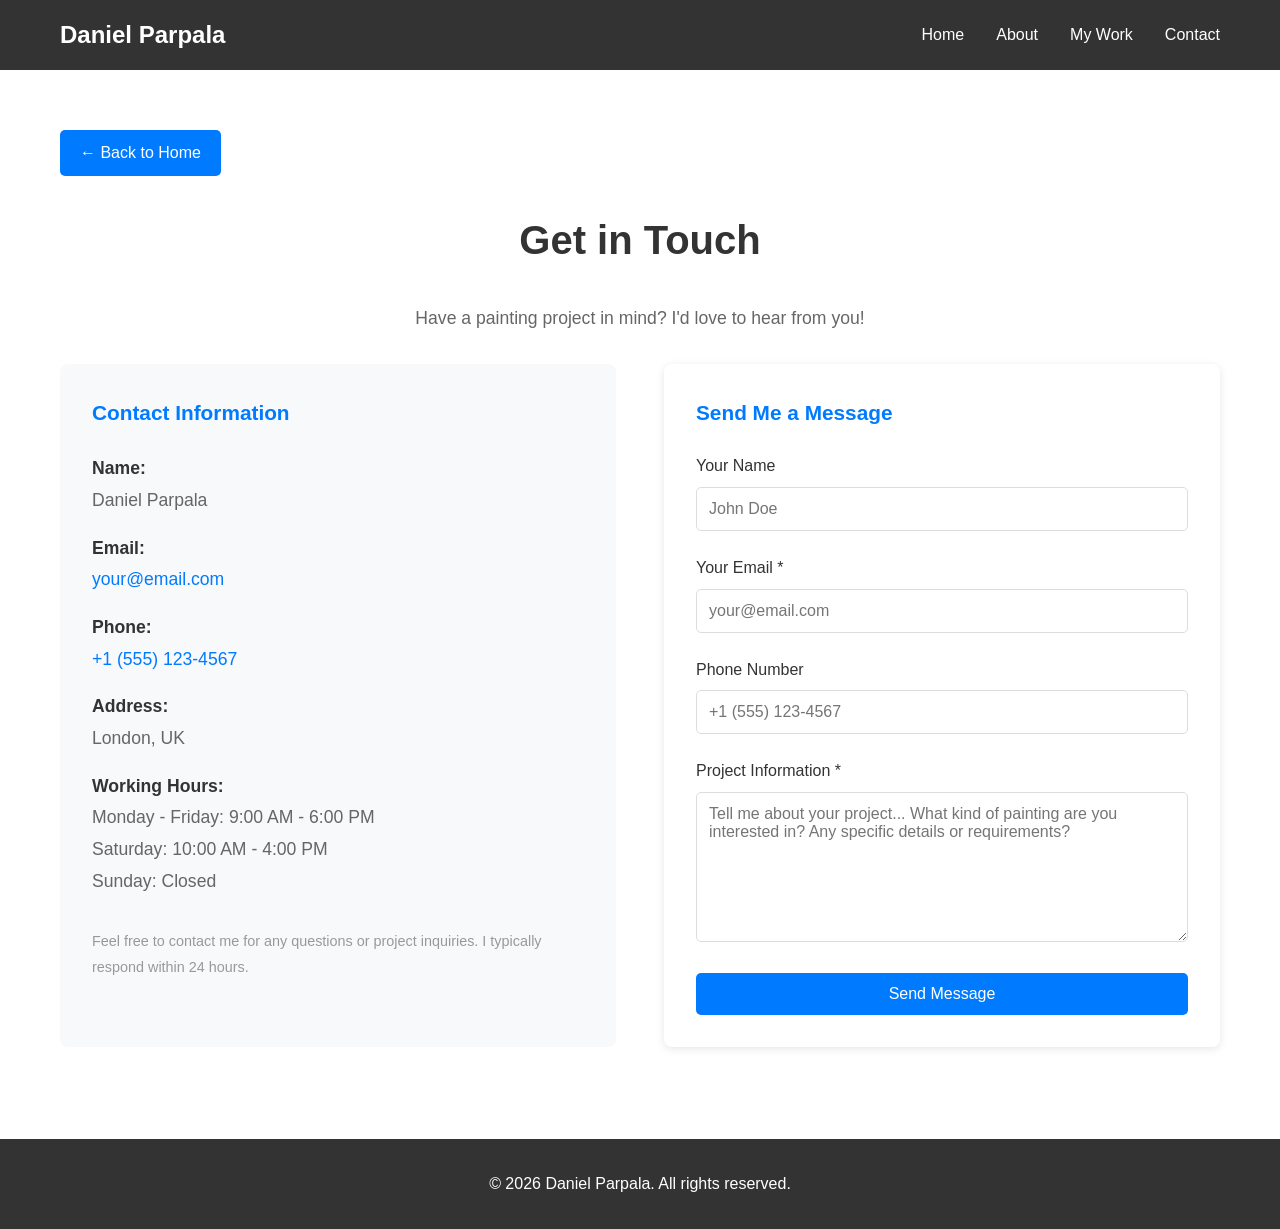
==== contact.html @ 94477e17 "Add website files" ====
<!DOCTYPE html>
<html lang="en">
<head>
    <meta charset="UTF-8">
    <meta name="viewport" content="width=device-width, initial-scale=1.0">
    <title>Contact - Daniel Parpala</title>
    <link rel="stylesheet" href="css/styles.css">
    <style>
        .contact-container {
            display: grid;
            grid-template-columns: 1fr 1fr;
            gap: 3rem;
            margin-top: 2rem;
        }

        .contact-info {
            background-color: #f8f9fa;
            padding: 2rem;
            border-radius: 8px;
        }

        .contact-info h3 {
            color: #007bff;
            margin-bottom: 1.5rem;
            font-size: 1.3rem;
        }

        .contact-info p {
            margin-bottom: 1rem;
            color: #666;
            line-height: 1.8;
        }

        .contact-info strong {
            color: #333;
        }

        .contact-form {
            background-color: #fff;
            padding: 2rem;
            border-radius: 8px;
            box-shadow: 0 2px 8px rgba(0, 0, 0, 0.1);
        }

        .contact-form h3 {
            color: #007bff;
            margin-bottom: 1.5rem;
            font-size: 1.3rem;
        }

        .form-group {
            margin-bottom: 1.5rem;
        }

        .form-group label {
            display: block;
            margin-bottom: 0.5rem;
            color: #333;
            font-weight: 500;
        }

        .form-group input,
        .form-group textarea {
            width: 100%;
            padding: 0.75rem;
            border: 1px solid #ddd;
            border-radius: 5px;
            font-family: Arial, sans-serif;
            font-size: 1rem;
            transition: border-color 0.3s;
        }

        .form-group input:focus,
        .form-group textarea:focus {
            outline: none;
            border-color: #007bff;
            box-shadow: 0 0 5px rgba(0, 123, 255, 0.3);
        }

        .form-group textarea {
            resize: vertical;
            min-height: 150px;
        }

        .submit-btn {
            background-color: #007bff;
            color: white;
            padding: 12px 30px;
            border: none;
            border-radius: 5px;
            font-size: 1rem;
            cursor: pointer;
            transition: background-color 0.3s;
            width: 100%;
        }

        .submit-btn:hover {
            background-color: #0056b3;
        }

        .back-button {
            display: inline-block;
            margin-bottom: 2rem;
            padding: 10px 20px;
            background-color: #007bff;
            color: white;
            text-decoration: none;
            border-radius: 5px;
            transition: background-color 0.3s;
        }

        .back-button:hover {
            background-color: #0056b3;
        }

        @media (max-width: 768px) {
            .contact-container {
                grid-template-columns: 1fr;
                gap: 2rem;
            }
        }
    </style>
</head>
<body>
    <!-- Navigation -->
    <nav class="navbar">
        <div class="container">
            <h1 class="logo">Daniel Parpala</h1>
            <ul class="nav-links">
                <li><a href="index.html#home">Home</a></li>
                <li><a href="index.html#about">About</a></li>
                <li><a href="gallery.html">My Work</a></li>
                <li><a href="contact.html">Contact</a></li>
            </ul>
        </div>
    </nav>

    <!-- Contact Section -->
    <section class="section">
        <div class="container">
            <a href="index.html#contact" class="back-button">← Back to Home</a>
            
            <h2>Get in Touch</h2>
            <p style="text-align: center; color: #666; margin-bottom: 2rem;">Have a painting project in mind? I'd love to hear from you!</p>

            <div class="contact-container">
                <!-- Contact Information -->
                <div class="contact-info">
                    <h3>Contact Information</h3>
                    
                    <p>
                        <strong>Name:</strong><br>
                        Daniel Parpala
                    </p>

                    <p>
                        <strong>Email:</strong><br>
                        <a href="mailto:your@email.com" style="color: #007bff; text-decoration: none;">your@email.com</a>
                    </p>

                    <p>
                        <strong>Phone:</strong><br>
                        <a href="tel:+1555123456" style="color: #007bff; text-decoration: none;">+1 (555) 123-4567</a>
                    </p>

                    <p>
                        <strong>Address:</strong><br>
                        London, UK
                    </p>

                    <p>
                        <strong>Working Hours:</strong><br>
                        Monday - Friday: 9:00 AM - 6:00 PM<br>
                        Saturday: 10:00 AM - 4:00 PM<br>
                        Sunday: Closed
                    </p>

                    <p style="margin-top: 2rem; color: #999; font-size: 0.9rem;">
                        Feel free to contact me for any questions or project inquiries. I typically respond within 24 hours.
                    </p>
                </div>

                <!-- Contact Form -->
                <div class="contact-form">
                    <h3>Send Me a Message</h3>
                    
                    <form>
                        <div class="form-group">
                            <label for="name">Your Name</label>
                            <input type="text" id="name" name="name" placeholder="John Doe" required>
                        </div>

                        <div class="form-group">
                            <label for="email">Your Email *</label>
                            <input type="email" id="email" name="email" placeholder="your@email.com" required>
                        </div>

                        <div class="form-group">
                            <label for="phone">Phone Number</label>
                            <input type="tel" id="phone" name="phone" placeholder="+1 (555) 123-4567">
                        </div>

                        <div class="form-group">
                            <label for="project">Project Information *</label>
                            <textarea id="project" name="project" placeholder="Tell me about your project... What kind of painting are you interested in? Any specific details or requirements?" required></textarea>
                        </div>

                        <button type="submit" class="submit-btn">Send Message</button>
                    </form>
                </div>
            </div>
        </div>
    </section>

    <!-- Footer -->
    <footer>
        <p>&copy; 2026 Daniel Parpala. All rights reserved.</p>
    </footer>

    <script src="js/script.js"></script>
</body>
</html>
---- css/styles.css ----
/* Global Styles */
* {
    margin: 0;
    padding: 0;
    box-sizing: border-box;
}

body {
    font-family: 'Segoe UI', Tahoma, Geneva, Verdana, sans-serif;
    line-height: 1.6;
    color: #333;
}

.container {
    max-width: 1200px;
    margin: 0 auto;
    padding: 0 20px;
}

/* Navigation */
.navbar {
    background-color: #333;
    padding: 1rem 0;
    position: sticky;
    top: 0;
    z-index: 100;
}

.navbar .container {
    display: flex;
    justify-content: space-between;
    align-items: center;
}

.logo {
    color: white;
    font-size: 1.5rem;
}

.nav-links {
    display: flex;
    list-style: none;
    gap: 2rem;
}

.nav-links a {
    color: white;
    text-decoration: none;
    transition: color 0.3s;
}

.nav-links a:hover {
    color: #007bff;
}

/* Hero Section */
.hero {
    background: linear-gradient(135deg, #667eea 0%, #764ba2 100%);
    color: white;
    padding: 100px 0;
    text-align: center;
}

.hero h2 {
    font-size: 3rem;
    margin-bottom: 1rem;
}

.hero p {
    font-size: 1.2rem;
    margin-bottom: 2rem;
}

/* Button */
.btn {
    background-color: #007bff;
    color: white;
    padding: 10px 30px;
    border: none;
    border-radius: 5px;
    font-size: 1rem;
    cursor: pointer;
    transition: background-color 0.3s;
}

.btn:hover {
    background-color: #0056b3;
}

/* Sections */
.section {
    padding: 60px 0;
}

.section h2 {
    text-align: center;
    font-size: 2.5rem;
    margin-bottom: 2rem;
    color: #333;
}

.section p {
    font-size: 1.1rem;
    color: #666;
}

/* Cards */
.cards {
    display: grid;
    grid-template-columns: repeat(auto-fit, minmax(280px, 1fr));
    gap: 2rem;
    margin-top: 2rem;
}

.card {
    background-color: #f8f9fa;
    padding: 2rem;
    border-radius: 8px;
    box-shadow: 0 2px 8px rgba(0, 0, 0, 0.1);
    text-align: center;
    transition: transform 0.3s;
}

.card:hover {
    transform: translateY(-5px);
    box-shadow: 0 4px 16px rgba(0, 0, 0, 0.15);
}

.card h3 {
    color: #007bff;
    margin-bottom: 1rem;
}

/* Footer */
footer {
    background-color: #333;
    color: white;
    text-align: center;
    padding: 2rem 0;
    margin-top: 2rem;
}

/* Responsive Design */
@media (max-width: 768px) {
    .nav-links {
        gap: 1rem;
    }

    .hero h2 {
        font-size: 2rem;
    }

    .section h2 {
        font-size: 1.8rem;
    }
}
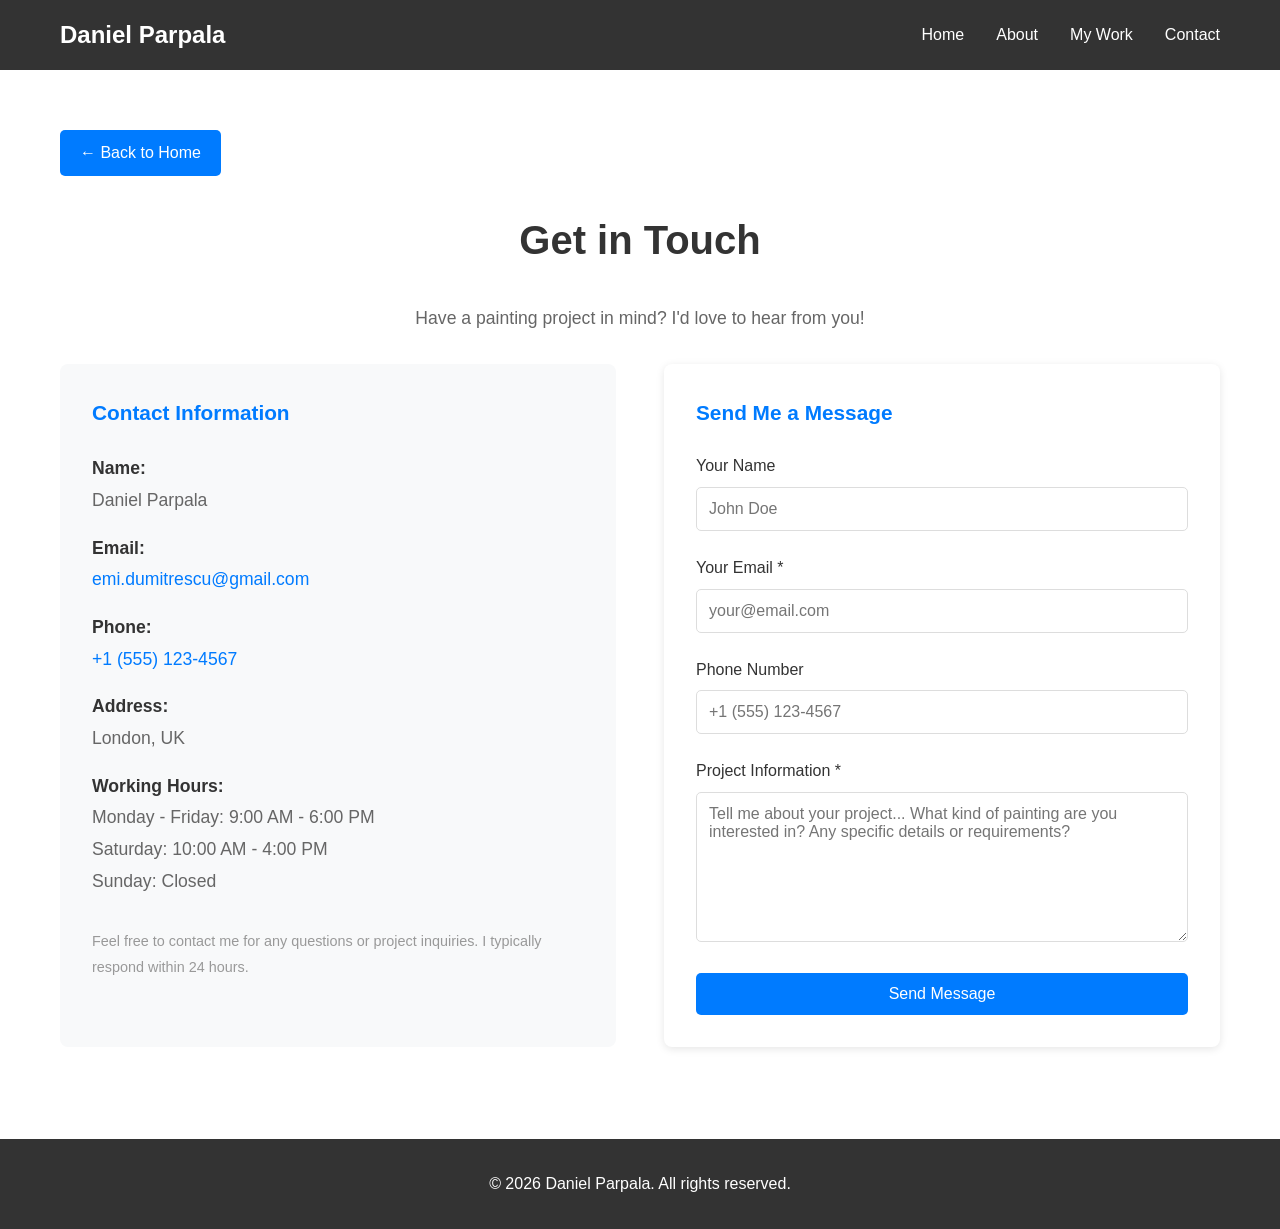
==== commit de5273bd: "Add Netlify contact form with email notifications" ====
--- a/contact.html
+++ b/contact.html
@@ -155,7 +155,7 @@
 
                     <p>
                         <strong>Email:</strong><br>
-                        <a href="mailto:your@email.com" style="color: #007bff; text-decoration: none;">your@email.com</a>
+                        <a href="mailto:emi.dumitrescu@gmail.com" style="color: #007bff; text-decoration: none;">emi.dumitrescu@gmail.com</a>
                     </p>
 
                     <p>
@@ -184,7 +184,9 @@
                 <div class="contact-form">
                     <h3>Send Me a Message</h3>
                     
-                    <form>
+                    <form name="contact" method="POST" netlify netlify-honeypot="bot-field">
+                        <input type="hidden" name="bot-field">
+                        
                         <div class="form-group">
                             <label for="name">Your Name</label>
                             <input type="text" id="name" name="name" placeholder="John Doe" required>
